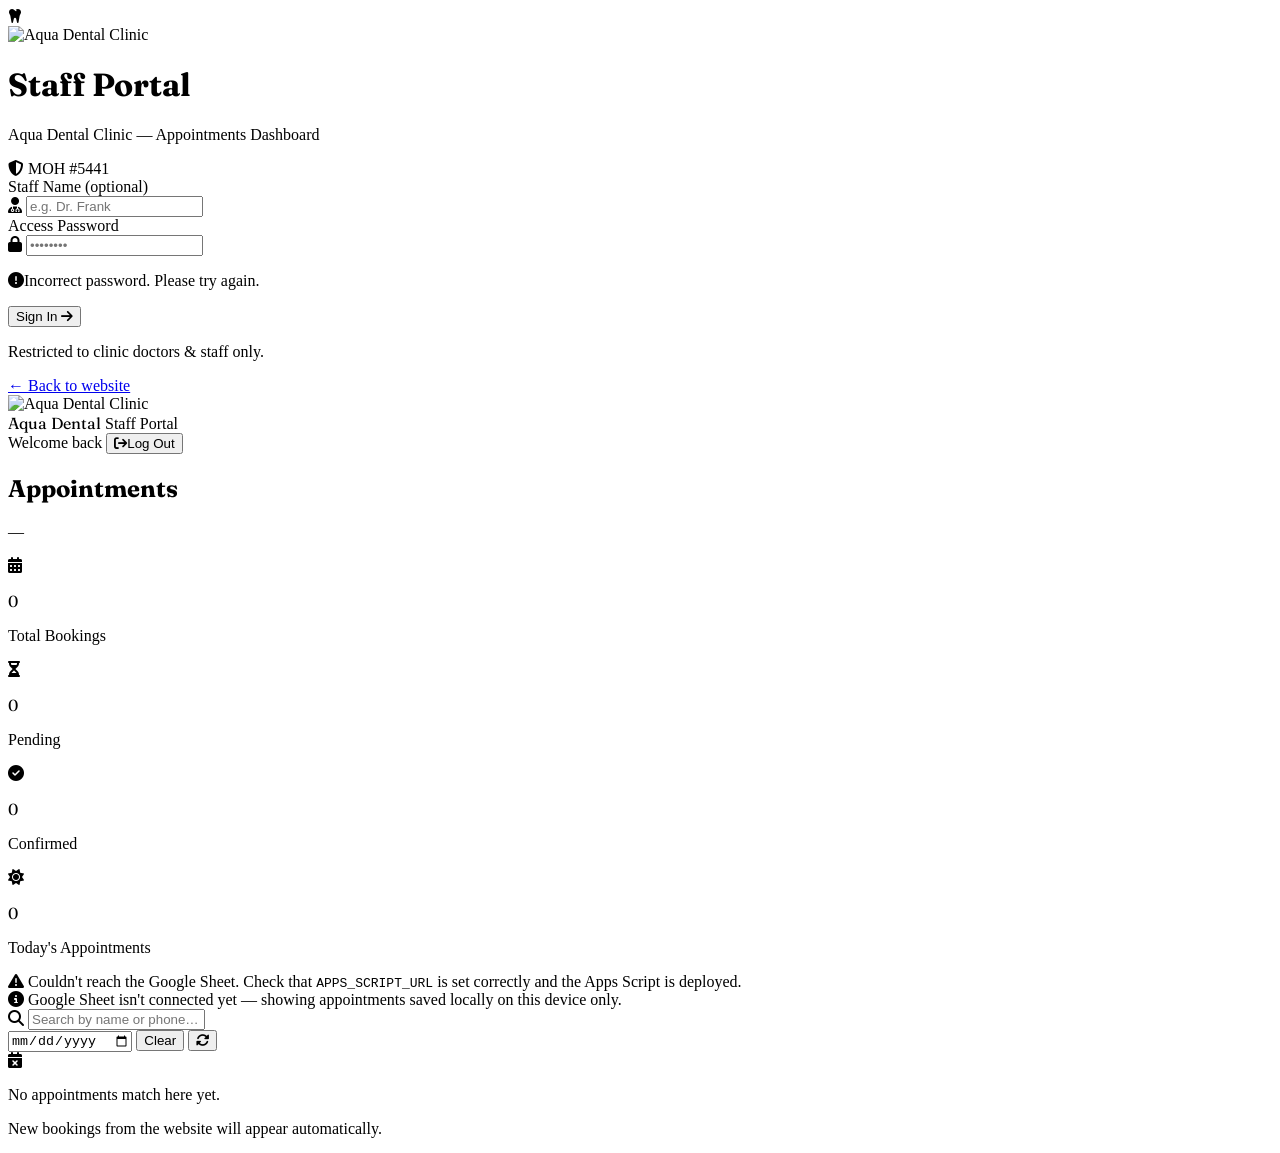
==== portal.html @ 6dfe5411 "Add files via upload" ====
<!DOCTYPE html>
<html lang="en" class="scroll-smooth">
<head>
<meta charset="UTF-8" />
<meta name="viewport" content="width=device-width, initial-scale=1.0" />
<title>Staff Portal | Aqua Dental Clinic</title>
<meta name="robots" content="noindex, nofollow" />
<script src="https://cdn.tailwindcss.com"></script>
<link rel="stylesheet" href="https://cdnjs.cloudflare.com/ajax/libs/font-awesome/6.4.0/css/all.min.css" />
<link href="https://fonts.googleapis.com/css2?family=Plus+Jakarta+Sans:wght@300;400;500;600;700;800&family=Fraunces:opsz,wght@9..144,500;9..144,600;9..144,700&display=swap" rel="stylesheet" />
<link rel="icon" href="assets/logo.jpeg" />
<script>
  tailwind.config = {
    theme: {
      extend: {
        colors: {
          brand: {
            50: '#eef9ff', 100: '#d9f1ff', 200: '#b7e4ff', 300: '#7dd0ff',
            400: '#38b6f7', 500: '#0ea5e9', 600: '#0284c7', 700: '#0369a1',
            800: '#0b4a6f', 900: '#0a3450'
          },
          gold: { 50:'#fffbea', 100:'#fff3c4', 300:'#fbd857', 400:'#f6c435', 500:'#e9ac0f', 600:'#c1890a' }
        },
        fontFamily: { sans: ['Plus Jakarta Sans','sans-serif'], display: ['Fraunces','serif'] }
      }
    }
  }
</script>
<style>
  .font-display{ font-family:'Fraunces', serif; }
  .card-in{ animation: cardIn .45s ease both; }
  @keyframes cardIn{ from{ opacity:0; transform: translateY(10px); } to{ opacity:1; transform: translateY(0); } }
  .pulse-dot{ box-shadow: 0 0 0 0 rgba(16,185,129,.6); animation: pulseDot 2s infinite; }
  @keyframes pulseDot{ 0%{ box-shadow: 0 0 0 0 rgba(16,185,129,.5);} 70%{ box-shadow: 0 0 0 8px rgba(16,185,129,0);} 100%{ box-shadow: 0 0 0 0 rgba(16,185,129,0);} }
  #login-screen .blob{ filter: blur(60px); }
  ::-webkit-scrollbar{ width:10px; height:10px; }
  ::-webkit-scrollbar-thumb{ background:#dbeafe; border-radius:99px; }
</style>
</head>
<body class="font-sans text-slate-700 bg-slate-50 antialiased min-h-screen">

  <!-- LOGIN SCREEN -->
  <div id="login-screen" class="min-h-screen flex items-center justify-center px-4 bg-gradient-to-br from-brand-900 via-brand-800 to-brand-900 relative overflow-hidden">
    <div class="blob absolute -top-24 -right-24 w-96 h-96 bg-brand-500/25 rounded-full"></div>
    <div class="blob absolute bottom-0 -left-24 w-96 h-96 bg-gold-400/15 rounded-full"></div>
    <div class="blob absolute top-1/2 left-1/2 -translate-x-1/2 -translate-y-1/2 w-[32rem] h-[32rem] bg-brand-600/10 rounded-full"></div>
    <i class="fa-solid fa-tooth text-white/5 text-[26rem] absolute -bottom-40 -right-24 rotate-12 pointer-events-none"></i>

    <div class="relative w-full max-w-sm bg-white rounded-[2rem] shadow-2xl p-8 sm:p-10">
      <div class="text-center mb-8">
        <img src="assets/logo.jpeg" alt="Aqua Dental Clinic" class="w-16 h-16 rounded-full object-cover mx-auto shadow-lg ring-4 ring-brand-50" />
        <h1 class="font-display text-2xl font-semibold text-slate-900 mt-4">Staff Portal</h1>
        <p class="text-sm text-slate-500 mt-1">Aqua Dental Clinic — Appointments Dashboard</p>
        <div class="inline-flex items-center gap-1.5 mt-3 px-3 py-1 rounded-full bg-brand-50 text-brand-700 text-[11px] font-semibold uppercase tracking-wider">
          <i class="fa-solid fa-shield-halved text-[10px]"></i> MOH #5441
        </div>
      </div>

      <form id="login-form" onsubmit="handleLogin(event)" class="space-y-4">
        <div>
          <label class="block text-xs font-semibold text-slate-700 uppercase tracking-wider mb-1">Staff Name (optional)</label>
          <div class="relative">
            <i class="fa-solid fa-user-doctor absolute left-4 top-1/2 -translate-y-1/2 text-slate-300 text-sm"></i>
            <input id="login-name" type="text" placeholder="e.g. Dr. Frank" class="w-full border border-slate-200 rounded-xl pl-10 pr-4 py-3 text-sm focus:ring-2 focus:ring-brand-500 focus:border-brand-500 outline-none" />
          </div>
        </div>
        <div>
          <label class="block text-xs font-semibold text-slate-700 uppercase tracking-wider mb-1">Access Password</label>
          <div class="relative">
            <i class="fa-solid fa-lock absolute left-4 top-1/2 -translate-y-1/2 text-slate-300 text-sm"></i>
            <input id="login-pass" type="password" required placeholder="••••••••" class="w-full border border-slate-200 rounded-xl pl-10 pr-4 py-3 text-sm focus:ring-2 focus:ring-brand-500 focus:border-brand-500 outline-none" />
          </div>
        </div>
        <p id="login-error" class="hidden text-xs text-rose-600 font-medium"><i class="fa-solid fa-circle-exclamation mr-1"></i>Incorrect password. Please try again.</p>
        <button type="submit" class="w-full bg-brand-600 hover:bg-brand-700 text-white font-semibold py-3.5 rounded-xl transition-all shadow-md shadow-brand-500/25 hover:shadow-lg hover:-translate-y-0.5">
          Sign In <i class="fa-solid fa-arrow-right ml-1"></i>
        </button>
      </form>
      <p class="text-center text-[11px] text-slate-400 mt-6">Restricted to clinic doctors & staff only.</p>
      <a href="index.html" class="block text-center text-xs text-brand-600 font-semibold mt-4 hover:underline">← Back to website</a>
    </div>
  </div>

  <!-- DASHBOARD (hidden until login) -->
  <div id="dashboard" class="hidden">
    <header class="sticky top-0 z-30 bg-white/90 backdrop-blur-md border-b border-slate-100">
      <div class="max-w-7xl mx-auto px-4 sm:px-6 lg:px-8 h-20 flex items-center justify-between">
        <div class="flex items-center gap-3">
          <img src="assets/logo.jpeg" alt="Aqua Dental Clinic" class="w-11 h-11 rounded-full object-cover ring-2 ring-brand-50" />
          <div>
            <span class="text-lg font-bold text-slate-900 block leading-tight font-display">Aqua Dental</span>
            <span class="text-[11px] text-brand-600 font-semibold tracking-widest uppercase flex items-center gap-1.5">
              <span id="live-dot" class="w-1.5 h-1.5 rounded-full bg-emerald-500 pulse-dot"></span>
              Staff Portal
            </span>
          </div>
        </div>
        <div class="flex items-center gap-3">
          <span id="staff-greeting" class="hidden sm:inline text-sm text-slate-500">Welcome back</span>
          <button onclick="handleLogout()" class="text-sm font-semibold text-rose-600 hover:text-rose-700 bg-rose-50 hover:bg-rose-100 px-4 py-2 rounded-full transition-colors">
            <i class="fa-solid fa-arrow-right-from-bracket mr-1.5"></i><span class="hidden sm:inline">Log Out</span>
          </button>
        </div>
      </div>
    </header>

    <main class="max-w-7xl mx-auto px-4 sm:px-6 lg:px-8 py-8">

      <div class="flex items-end justify-between mb-6 flex-wrap gap-2">
        <div>
          <h2 class="font-display text-2xl font-semibold text-slate-900">Appointments</h2>
          <p class="text-sm text-slate-500" id="last-updated">—</p>
        </div>
      </div>

      <!-- Stats -->
      <div class="grid grid-cols-2 sm:grid-cols-4 gap-4 mb-8">
        <div class="bg-white rounded-2xl p-5 ring-1 ring-slate-100 shadow-sm relative overflow-hidden">
          <i class="fa-solid fa-calendar-days absolute -right-3 -bottom-3 text-6xl text-slate-50"></i>
          <p class="text-3xl font-display font-semibold text-slate-900" id="stat-total">0</p>
          <p class="text-xs text-slate-500 font-medium mt-0.5">Total Bookings</p>
        </div>
        <div class="bg-white rounded-2xl p-5 ring-1 ring-slate-100 shadow-sm relative overflow-hidden">
          <i class="fa-solid fa-hourglass-half absolute -right-3 -bottom-3 text-6xl text-amber-50"></i>
          <p class="text-3xl font-display font-semibold text-amber-500" id="stat-pending">0</p>
          <p class="text-xs text-slate-500 font-medium mt-0.5">Pending</p>
        </div>
        <div class="bg-white rounded-2xl p-5 ring-1 ring-slate-100 shadow-sm relative overflow-hidden">
          <i class="fa-solid fa-circle-check absolute -right-3 -bottom-3 text-6xl text-brand-50"></i>
          <p class="text-3xl font-display font-semibold text-brand-600" id="stat-confirmed">0</p>
          <p class="text-xs text-slate-500 font-medium mt-0.5">Confirmed</p>
        </div>
        <div class="bg-white rounded-2xl p-5 ring-1 ring-slate-100 shadow-sm relative overflow-hidden">
          <i class="fa-solid fa-sun absolute -right-3 -bottom-3 text-6xl text-emerald-50"></i>
          <p class="text-3xl font-display font-semibold text-emerald-600" id="stat-today">0</p>
          <p class="text-xs text-slate-500 font-medium mt-0.5">Today's Appointments</p>
        </div>
      </div>

      <!-- Connection banner -->
      <div id="conn-error" class="hidden mb-6 bg-rose-50 text-rose-700 ring-1 ring-rose-200 rounded-2xl px-5 py-3 text-sm flex items-center gap-2">
        <i class="fa-solid fa-triangle-exclamation"></i>
        Couldn't reach the Google Sheet. Check that <code class="text-xs">APPS_SCRIPT_URL</code> is set correctly and the Apps Script is deployed.
      </div>
      <div id="unconfigured-notice" class="hidden mb-6 bg-amber-50 text-amber-700 ring-1 ring-amber-200 rounded-2xl px-5 py-3 text-sm flex items-center gap-2">
        <i class="fa-solid fa-circle-info"></i>
        Google Sheet isn't connected yet — showing appointments saved locally on this device only.
      </div>

      <!-- Filters -->
      <div class="bg-white rounded-2xl p-4 ring-1 ring-slate-100 shadow-sm mb-6 space-y-3">
        <div class="flex flex-col sm:flex-row gap-3">
          <div class="relative flex-1">
            <i class="fa-solid fa-magnifying-glass absolute left-4 top-1/2 -translate-y-1/2 text-slate-300 text-sm"></i>
            <input id="search-box" oninput="renderAppointments()" type="text" placeholder="Search by name or phone…" class="w-full border border-slate-200 rounded-xl pl-10 pr-4 py-2.5 text-sm focus:ring-2 focus:ring-brand-500 outline-none" />
          </div>
          <input id="filter-date" onchange="renderAppointments()" type="date" class="border border-slate-200 rounded-xl px-4 py-2.5 text-sm focus:ring-2 focus:ring-brand-500 outline-none" />
          <button onclick="clearFilters()" class="text-sm font-semibold text-slate-500 hover:text-slate-700 px-3">Clear</button>
          <button onclick="renderAppointments()" title="Refresh now" class="w-10 h-10 shrink-0 rounded-xl bg-brand-50 text-brand-600 hover:bg-brand-100 flex items-center justify-center transition-colors"><i class="fa-solid fa-rotate"></i></button>
        </div>
        <div id="status-chips" class="flex flex-wrap gap-2"></div>
      </div>

      <!-- Appointment list -->
      <div id="appt-list" class="space-y-3"></div>

      <!-- Empty state -->
      <div id="empty-state" class="hidden text-center py-20">
        <div class="w-20 h-20 rounded-full bg-white ring-1 ring-slate-100 shadow-sm flex items-center justify-center mx-auto">
          <i class="fa-solid fa-calendar-xmark text-3xl text-slate-300"></i>
        </div>
        <p class="text-slate-600 font-semibold mt-4">No appointments match here yet.</p>
        <p class="text-slate-400 text-sm mt-1">New bookings from the website will appear automatically.</p>
      </div>

    </main>
  </div>

  <script>
    // =========================================================
    // NOTE FOR DEVELOPER: change the password before going live.
    // Appointments now live in the Google Sheet, via the Apps
    // Script Web App URL below (see AppsScript-Code.gs for setup).
    // This login is still just a client-side gate — fine for a
    // small clinic team, but not a substitute for real accounts.
    // =========================================================
    const STAFF_PASSWORD = 'aqua2026';
    const APPS_SCRIPT_URL = 'https://script.google.com/macros/s/AKfycbyU1ua93L0mgYwb30Wnbml90bhnmglUvHw9M7VFnmWxrhoTJ7ipuDIBZQ2FIUif4KNVew/exec';
    const APPT_KEY = 'aqua_dental_appointments_v1'; // offline fallback cache only
    const SESSION_KEY = 'aqua_staff_session';
    const AUTO_REFRESH_MS = 20000;
    let refreshTimer = null;
    let appointmentsCache = [];
    let currentStatusFilter = '';

    const STATUS_OPTIONS = ['Pending', 'Confirmed', 'Completed', 'Cancelled'];
    const STATUS_STYLES = {
      Pending:   { badge: 'bg-amber-50 text-amber-600 ring-amber-200',   dot: 'bg-amber-500',   bar: 'bg-amber-400' },
      Confirmed: { badge: 'bg-brand-50 text-brand-700 ring-brand-200',   dot: 'bg-brand-500',   bar: 'bg-brand-500' },
      Completed: { badge: 'bg-emerald-50 text-emerald-600 ring-emerald-200', dot: 'bg-emerald-500', bar: 'bg-emerald-400' },
      Cancelled: { badge: 'bg-rose-50 text-rose-600 ring-rose-200',      dot: 'bg-rose-500',    bar: 'bg-rose-400' }
    };
    const AVATAR_GRADIENTS = [
      'from-brand-400 to-brand-600', 'from-gold-400 to-gold-600',
      'from-emerald-400 to-teal-600', 'from-rose-400 to-pink-600',
      'from-violet-400 to-indigo-600'
    ];

    function sheetConfigured() {
      return APPS_SCRIPT_URL && !APPS_SCRIPT_URL.startsWith('PASTE_');
    }

    async function loadAppointments() {
      if (!sheetConfigured()) {
        try { return JSON.parse(localStorage.getItem(APPT_KEY)) || []; }
        catch (e) { return []; }
      }
      try {
        const res = await fetch(APPS_SCRIPT_URL, { method: 'GET' });
        const json = await res.json();
        if (json.status === 'ok') return json.data;
        return [];
      } catch (err) {
        console.warn('Could not reach the Google Sheet backend.', err);
        document.getElementById('conn-error').classList.remove('hidden');
        return [];
      }
    }

    async function postAction(payload) {
      if (!sheetConfigured()) return;
      await fetch(APPS_SCRIPT_URL, {
        method: 'POST',
        headers: { 'Content-Type': 'text/plain;charset=utf-8' },
        body: JSON.stringify(payload)
      });
    }

    function handleLogin(event) {
      event.preventDefault();
      const pass = document.getElementById('login-pass').value;
      const name = document.getElementById('login-name').value.trim();
      if (pass === STAFF_PASSWORD) {
        sessionStorage.setItem(SESSION_KEY, name || 'Staff');
        showDashboard();
      } else {
        document.getElementById('login-error').classList.remove('hidden');
      }
    }

    function handleLogout() {
      sessionStorage.removeItem(SESSION_KEY);
      if (refreshTimer) clearInterval(refreshTimer);
      document.getElementById('dashboard').classList.add('hidden');
      document.getElementById('login-screen').classList.remove('hidden');
      document.getElementById('login-form').reset();
    }

    function showDashboard() {
      document.getElementById('login-screen').classList.add('hidden');
      document.getElementById('dashboard').classList.remove('hidden');
      const staffName = sessionStorage.getItem(SESSION_KEY) || 'Staff';
      document.getElementById('staff-greeting').textContent = 'Welcome, ' + staffName;
      buildStatusChips();
      renderAppointments();
      if (refreshTimer) clearInterval(refreshTimer);
      refreshTimer = setInterval(renderAppointments, AUTO_REFRESH_MS);
    }

    function buildStatusChips() {
      const wrap = document.getElementById('status-chips');
      const chips = [{ label: 'All', value: '' }, ...STATUS_OPTIONS.map(s => ({ label: s, value: s }))];
      wrap.innerHTML = chips.map(c => `
        <button data-chip="${c.value}" onclick="setStatusFilter('${c.value}')"
          class="chip-btn text-xs font-semibold px-3.5 py-1.5 rounded-full ring-1 transition-colors ${c.value === currentStatusFilter ? 'bg-brand-600 text-white ring-brand-600' : 'bg-white text-slate-500 ring-slate-200 hover:bg-slate-50'}">
          ${c.label}
        </button>
      `).join('');
    }

    function setStatusFilter(value) {
      currentStatusFilter = value;
      buildStatusChips();
      renderAppointments();
    }

    function clearFilters() {
      document.getElementById('search-box').value = '';
      document.getElementById('filter-date').value = '';
      setStatusFilter('');
    }

    function initials(name) {
      const parts = String(name || '').trim().split(/\s+/).filter(Boolean);
      if (parts.length === 0) return '?';
      return (parts[0][0] + (parts[1] ? parts[1][0] : '')).toUpperCase();
    }

    function avatarGradient(name) {
      let hash = 0;
      const str = String(name || '');
      for (let i = 0; i < str.length; i++) hash = str.charCodeAt(i) + ((hash << 5) - hash);
      return AVATAR_GRADIENTS[Math.abs(hash) % AVATAR_GRADIENTS.length];
    }

    function serviceIcon(service) {
      const s = String(service || '').toLowerCase();
      if (s.includes('whiten')) return 'fa-wand-magic-sparkles';
      if (s.includes('orthodontic') || s.includes('align')) return 'fa-teeth';
      if (s.includes('implant')) return 'fa-screwdriver-wrench';
      if (s.includes('pediatric') || s.includes('child')) return 'fa-child-reaching';
      if (s.includes('cosmetic') || s.includes('veneer')) return 'fa-star';
      return 'fa-stethoscope';
    }

    async function updateStatus(id, newStatus) {
      if (sheetConfigured()) {
        await postAction({ action: 'update_status', id, status: newStatus });
      } else {
        const list = appointmentsCache.map(a => a.id === id ? { ...a, status: newStatus } : a);
        localStorage.setItem(APPT_KEY, JSON.stringify(list));
      }
      renderAppointments();
    }

    async function deleteAppt(id) {
      if (!confirm('Delete this appointment? This cannot be undone.')) return;
      if (sheetConfigured()) {
        await postAction({ action: 'delete', id });
      } else {
        const list = appointmentsCache.filter(a => a.id !== id);
        localStorage.setItem(APPT_KEY, JSON.stringify(list));
      }
      renderAppointments();
    }

    function fmtDate(d) {
      if (!d) return '—';
      const dt = new Date(d + 'T00:00:00');
      return dt.toLocaleDateString('en-GB', { day:'2-digit', month:'short', year:'numeric' });
    }

    async function renderAppointments() {
      document.getElementById('conn-error').classList.add('hidden');
      document.getElementById('unconfigured-notice').classList.toggle('hidden', sheetConfigured());

      const rawList = await loadAppointments();
      // defensive: normalize every field to a string so a stray number
      // or null coming back from the Sheet can never break rendering.
      const list = rawList.map(a => ({
        id: String(a.id || ''),
        name: String(a.name || ''),
        phone: String(a.phone || ''),
        service: String(a.service || ''),
        date: String(a.date || ''),
        shift: String(a.shift || ''),
        status: String(a.status || 'Pending'),
        notes: String(a.notes || '')
      }));
      appointmentsCache = list;

      const search = document.getElementById('search-box').value.toLowerCase();
      const dateFilter = document.getElementById('filter-date').value;

      const filtered = list.filter(a => {
        const matchesSearch = !search || a.name.toLowerCase().includes(search) || a.phone.toLowerCase().includes(search);
        const matchesStatus = !currentStatusFilter || a.status === currentStatusFilter;
        const matchesDate = !dateFilter || a.date === dateFilter;
        return matchesSearch && matchesStatus && matchesDate;
      });

      // stats (based on full list, not filtered)
      const todayStr = new Date().toISOString().slice(0,10);
      document.getElementById('stat-total').textContent = list.length;
      document.getElementById('stat-pending').textContent = list.filter(a => a.status === 'Pending').length;
      document.getElementById('stat-confirmed').textContent = list.filter(a => a.status === 'Confirmed').length;
      document.getElementById('stat-today').textContent = list.filter(a => a.date === todayStr).length;
      document.getElementById('last-updated').textContent = 'Last updated ' + new Date().toLocaleTimeString([], { hour: '2-digit', minute: '2-digit' });

      const container = document.getElementById('appt-list');
      const empty = document.getElementById('empty-state');

      if (filtered.length === 0) {
        container.innerHTML = '';
        empty.classList.remove('hidden');
        return;
      }
      empty.classList.add('hidden');

      container.innerHTML = filtered.map((a, i) => {
        const st = STATUS_STYLES[a.status] || STATUS_STYLES.Pending;
        return `
        <div class="card-in bg-white rounded-2xl ring-1 ring-slate-100 shadow-sm hover:shadow-md transition-shadow flex overflow-hidden" style="animation-delay:${Math.min(i * 40, 400)}ms">
          <div class="w-1.5 shrink-0 ${st.bar}"></div>
          <div class="flex-1 p-5 flex flex-col sm:flex-row sm:items-center gap-4">
            <div class="flex items-center gap-3 sm:w-52 shrink-0">
              <div class="w-11 h-11 rounded-full bg-gradient-to-br ${avatarGradient(a.name)} text-white flex items-center justify-center text-sm font-bold shrink-0">${initials(a.name)}</div>
              <div class="min-w-0">
                <p class="font-bold text-slate-900 truncate">${escapeHtml(a.name) || 'Unnamed'}</p>
                <p class="text-xs text-slate-500 truncate">${escapeHtml(a.phone) || '—'}</p>
              </div>
            </div>

            <div class="flex-1 grid sm:grid-cols-3 gap-3 sm:gap-6">
              <div>
                <p class="text-[10px] uppercase tracking-wider text-slate-400 font-semibold mb-0.5">Service</p>
                <p class="text-sm text-slate-700 flex items-center gap-1.5"><i class="fa-solid ${serviceIcon(a.service)} text-brand-500 text-xs"></i>${escapeHtml(a.service) || '—'}</p>
              </div>
              <div>
                <p class="text-[10px] uppercase tracking-wider text-slate-400 font-semibold mb-0.5">Date & Shift</p>
                <p class="text-sm text-slate-700">${fmtDate(a.date)}</p>
                <p class="text-xs text-slate-500">${escapeHtml(a.shift)}</p>
              </div>
              <div>
                <p class="text-[10px] uppercase tracking-wider text-slate-400 font-semibold mb-0.5">Status</p>
                <span class="inline-flex items-center gap-1.5 text-xs font-semibold px-2.5 py-1 rounded-full ring-1 ${st.badge}">
                  <span class="w-1.5 h-1.5 rounded-full ${st.dot}"></span>${a.status}
                </span>
              </div>
            </div>

            ${a.notes ? `<div class="text-xs text-slate-500 bg-slate-50 rounded-lg px-3 py-2 sm:max-w-[14rem]"><i class="fa-solid fa-note-sticky mr-1 text-slate-400"></i>${escapeHtml(a.notes)}</div>` : ''}

            <div class="flex items-center gap-2 shrink-0 sm:pl-2">
              <a href="https://wa.me/${a.phone.replace(/[^0-9]/g,'')}" target="_blank" title="WhatsApp patient" class="w-9 h-9 rounded-full bg-emerald-50 text-emerald-600 hover:bg-emerald-100 flex items-center justify-center transition-colors"><i class="fa-brands fa-whatsapp"></i></a>
              <select onchange="updateStatus('${a.id}', this.value)" class="text-xs border border-slate-200 rounded-lg px-2 py-2 focus:ring-2 focus:ring-brand-500 outline-none bg-white">
                ${STATUS_OPTIONS.map(s => `<option ${a.status===s?'selected':''}>${s}</option>`).join('')}
              </select>
              <button onclick="deleteAppt('${a.id}')" title="Delete" class="w-9 h-9 rounded-full bg-rose-50 text-rose-600 hover:bg-rose-100 flex items-center justify-center transition-colors"><i class="fa-solid fa-trash"></i></button>
            </div>
          </div>
        </div>
      `; }).join('');
    }

    function escapeHtml(str) {
      const div = document.createElement('div');
      div.textContent = str || '';
      return div.innerHTML;
    }

    // restore session on load
    if (sessionStorage.getItem(SESSION_KEY)) { showDashboard(); }
  </script>
</body>
</html>
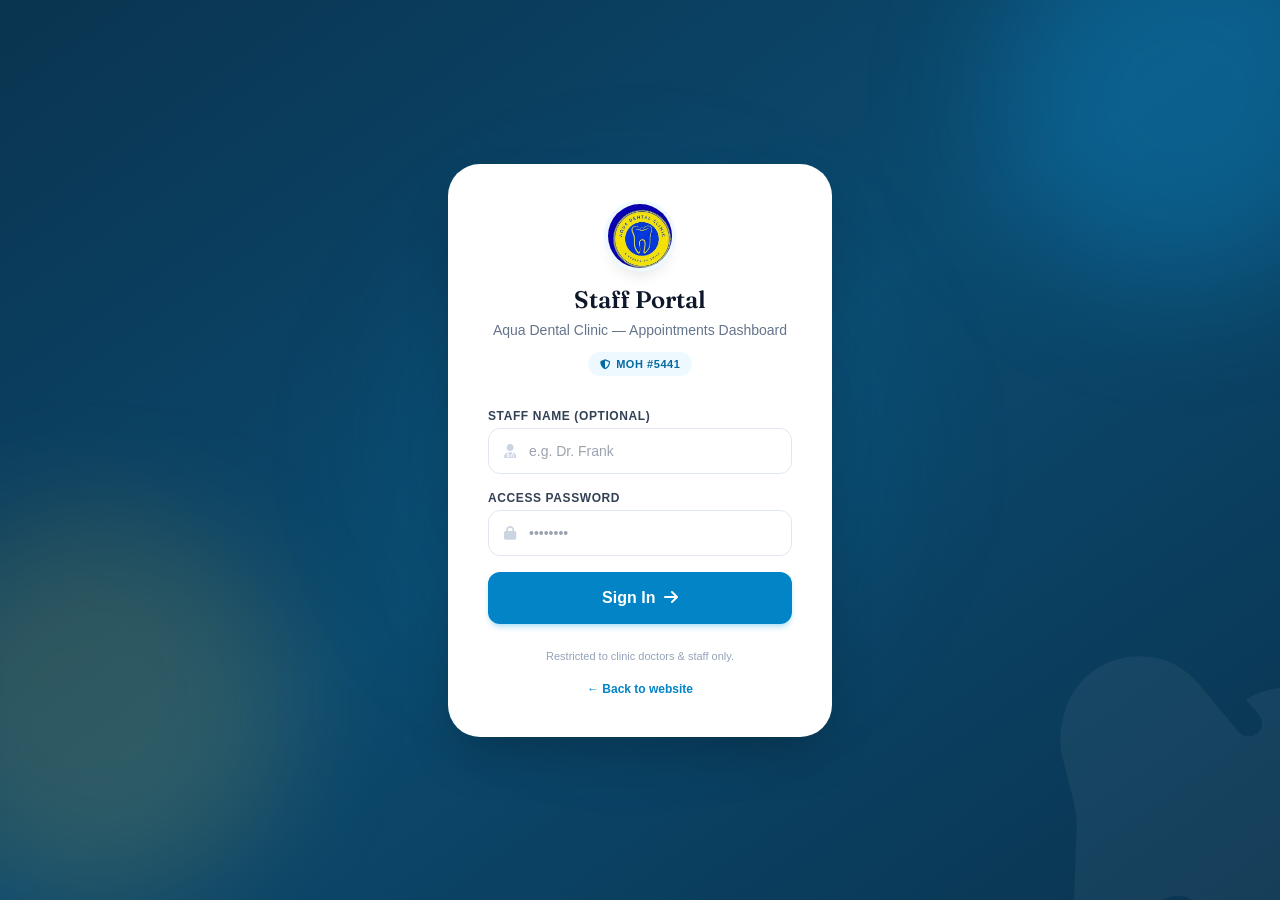
==== commit aad1806c: "Add files via upload" ====
--- a/portal.html
+++ b/portal.html
@@ -5,37 +5,10 @@
 <meta name="viewport" content="width=device-width, initial-scale=1.0" />
 <title>Staff Portal | Aqua Dental Clinic</title>
 <meta name="robots" content="noindex, nofollow" />
-<script src="https://cdn.tailwindcss.com"></script>
+<link rel="stylesheet" href="assets/site.css" />
 <link rel="stylesheet" href="https://cdnjs.cloudflare.com/ajax/libs/font-awesome/6.4.0/css/all.min.css" />
 <link href="https://fonts.googleapis.com/css2?family=Plus+Jakarta+Sans:wght@300;400;500;600;700;800&family=Fraunces:opsz,wght@9..144,500;9..144,600;9..144,700&display=swap" rel="stylesheet" />
 <link rel="icon" href="assets/logo.jpeg" />
-<script>
-  tailwind.config = {
-    theme: {
-      extend: {
-        colors: {
-          brand: {
-            50: '#eef9ff', 100: '#d9f1ff', 200: '#b7e4ff', 300: '#7dd0ff',
-            400: '#38b6f7', 500: '#0ea5e9', 600: '#0284c7', 700: '#0369a1',
-            800: '#0b4a6f', 900: '#0a3450'
-          },
-          gold: { 50:'#fffbea', 100:'#fff3c4', 300:'#fbd857', 400:'#f6c435', 500:'#e9ac0f', 600:'#c1890a' }
-        },
-        fontFamily: { sans: ['Plus Jakarta Sans','sans-serif'], display: ['Fraunces','serif'] }
-      }
-    }
-  }
-</script>
-<style>
-  .font-display{ font-family:'Fraunces', serif; }
-  .card-in{ animation: cardIn .45s ease both; }
-  @keyframes cardIn{ from{ opacity:0; transform: translateY(10px); } to{ opacity:1; transform: translateY(0); } }
-  .pulse-dot{ box-shadow: 0 0 0 0 rgba(16,185,129,.6); animation: pulseDot 2s infinite; }
-  @keyframes pulseDot{ 0%{ box-shadow: 0 0 0 0 rgba(16,185,129,.5);} 70%{ box-shadow: 0 0 0 8px rgba(16,185,129,0);} 100%{ box-shadow: 0 0 0 0 rgba(16,185,129,0);} }
-  #login-screen .blob{ filter: blur(60px); }
-  ::-webkit-scrollbar{ width:10px; height:10px; }
-  ::-webkit-scrollbar-thumb{ background:#dbeafe; border-radius:99px; }
-</style>
 </head>
 <body class="font-sans text-slate-700 bg-slate-50 antialiased min-h-screen">
 
--- a/assets/site.css
+++ b/assets/site.css
@@ -0,0 +1 @@
+*,:after,:before{--tw-border-spacing-x:0;--tw-border-spacing-y:0;--tw-translate-x:0;--tw-translate-y:0;--tw-rotate:0;--tw-skew-x:0;--tw-skew-y:0;--tw-scale-x:1;--tw-scale-y:1;--tw-pan-x: ;--tw-pan-y: ;--tw-pinch-zoom: ;--tw-scroll-snap-strictness:proximity;--tw-gradient-from-position: ;--tw-gradient-via-position: ;--tw-gradient-to-position: ;--tw-ordinal: ;--tw-slashed-zero: ;--tw-numeric-figure: ;--tw-numeric-spacing: ;--tw-numeric-fraction: ;--tw-ring-inset: ;--tw-ring-offset-width:0px;--tw-ring-offset-color:#fff;--tw-ring-color:rgba(59,130,246,.5);--tw-ring-offset-shadow:0 0 #0000;--tw-ring-shadow:0 0 #0000;--tw-shadow:0 0 #0000;--tw-shadow-colored:0 0 #0000;--tw-blur: ;--tw-brightness: ;--tw-contrast: ;--tw-grayscale: ;--tw-hue-rotate: ;--tw-invert: ;--tw-saturate: ;--tw-sepia: ;--tw-drop-shadow: ;--tw-backdrop-blur: ;--tw-backdrop-brightness: ;--tw-backdrop-contrast: ;--tw-backdrop-grayscale: ;--tw-backdrop-hue-rotate: ;--tw-backdrop-invert: ;--tw-backdrop-opacity: ;--tw-backdrop-saturate: ;--tw-backdrop-sepia: ;--tw-contain-size: ;--tw-contain-layout: ;--tw-contain-paint: ;--tw-contain-style: }::backdrop{--tw-border-spacing-x:0;--tw-border-spacing-y:0;--tw-translate-x:0;--tw-translate-y:0;--tw-rotate:0;--tw-skew-x:0;--tw-skew-y:0;--tw-scale-x:1;--tw-scale-y:1;--tw-pan-x: ;--tw-pan-y: ;--tw-pinch-zoom: ;--tw-scroll-snap-strictness:proximity;--tw-gradient-from-position: ;--tw-gradient-via-position: ;--tw-gradient-to-position: ;--tw-ordinal: ;--tw-slashed-zero: ;--tw-numeric-figure: ;--tw-numeric-spacing: ;--tw-numeric-fraction: ;--tw-ring-inset: ;--tw-ring-offset-width:0px;--tw-ring-offset-color:#fff;--tw-ring-color:rgba(59,130,246,.5);--tw-ring-offset-shadow:0 0 #0000;--tw-ring-shadow:0 0 #0000;--tw-shadow:0 0 #0000;--tw-shadow-colored:0 0 #0000;--tw-blur: ;--tw-brightness: ;--tw-contrast: ;--tw-grayscale: ;--tw-hue-rotate: ;--tw-invert: ;--tw-saturate: ;--tw-sepia: ;--tw-drop-shadow: ;--tw-backdrop-blur: ;--tw-backdrop-brightness: ;--tw-backdrop-contrast: ;--tw-backdrop-grayscale: ;--tw-backdrop-hue-rotate: ;--tw-backdrop-invert: ;--tw-backdrop-opacity: ;--tw-backdrop-saturate: ;--tw-backdrop-sepia: ;--tw-contain-size: ;--tw-contain-layout: ;--tw-contain-paint: ;--tw-contain-style: }/*! tailwindcss v3.4.19 | MIT License | https://tailwindcss.com*/*,:after,:before{box-sizing:border-box;border:0 solid #e5e7eb}:after,:before{--tw-content:""}:host,html{line-height:1.5;-webkit-text-size-adjust:100%;-moz-tab-size:4;-o-tab-size:4;tab-size:4;font-family:Plus Jakarta Sans,sans-serif;font-feature-settings:normal;font-variation-settings:normal;-webkit-tap-highlight-color:transparent}body{margin:0;line-height:inherit}hr{height:0;color:inherit;border-top-width:1px}abbr:where([title]){-webkit-text-decoration:underline dotted;text-decoration:underline dotted}h1,h2,h3,h4,h5,h6{font-size:inherit;font-weight:inherit}a{color:inherit;text-decoration:inherit}b,strong{font-weight:bolder}code,kbd,pre,samp{font-family:ui-monospace,SFMono-Regular,Menlo,Monaco,Consolas,Liberation Mono,Courier New,monospace;font-feature-settings:normal;font-variation-settings:normal;font-size:1em}small{font-size:80%}sub,sup{font-size:75%;line-height:0;position:relative;vertical-align:baseline}sub{bottom:-.25em}sup{top:-.5em}table{text-indent:0;border-color:inherit;border-collapse:collapse}button,input,optgroup,select,textarea{font-family:inherit;font-feature-settings:inherit;font-variation-settings:inherit;font-size:100%;font-weight:inherit;line-height:inherit;letter-spacing:inherit;color:inherit;margin:0;padding:0}button,select{text-transform:none}button,input:where([type=button]),input:where([type=reset]),input:where([type=submit]){-webkit-appearance:button;background-color:transparent;background-image:none}:-moz-focusring{outline:auto}:-moz-ui-invalid{box-shadow:none}progress{vertical-align:baseline}::-webkit-inner-spin-button,::-webkit-outer-spin-button{height:auto}[type=search]{-webkit-appearance:textfield;outline-offset:-2px}::-webkit-search-decoration{-webkit-appearance:none}::-webkit-file-upload-button{-webkit-appearance:button;font:inherit}summary{display:list-item}blockquote,dd,dl,figure,h1,h2,h3,h4,h5,h6,hr,p,pre{margin:0}fieldset{margin:0}fieldset,legend{padding:0}menu,ol,ul{list-style:none;margin:0;padding:0}dialog{padding:0}textarea{resize:vertical}input::-moz-placeholder,textarea::-moz-placeholder{opacity:1;color:#9ca3af}input::placeholder,textarea::placeholder{opacity:1;color:#9ca3af}[role=button],button{cursor:pointer}:disabled{cursor:default}audio,canvas,embed,iframe,img,object,svg,video{display:block;vertical-align:middle}img,video{max-width:100%;height:auto}[hidden]:where(:not([hidden=until-found])){display:none}.container{width:100%}@media (min-width:640px){.container{max-width:640px}}@media (min-width:768px){.container{max-width:768px}}@media (min-width:1024px){.container{max-width:1024px}}@media (min-width:1280px){.container{max-width:1280px}}@media (min-width:1536px){.container{max-width:1536px}}.pointer-events-none{pointer-events:none}.fixed{position:fixed}.absolute{position:absolute}.relative{position:relative}.sticky{position:sticky}.inset-0{inset:0}.-bottom-3{bottom:-.75rem}.-bottom-40{bottom:-10rem}.-bottom-6{bottom:-1.5rem}.-left-24{left:-6rem}.-left-6{left:-1.5rem}.-right-24{right:-6rem}.-right-3{right:-.75rem}.-top-24{top:-6rem}.bottom-0{bottom:0}.bottom-5{bottom:1.25rem}.left-1\/2{left:50%}.left-4{left:1rem}.right-5{right:1.25rem}.top-0{top:0}.top-1\/2{top:50%}.top-40{top:10rem}.z-10{z-index:10}.z-30{z-index:30}.z-40{z-index:40}.z-50{z-index:50}.col-span-2{grid-column:span 2/span 2}.col-span-3{grid-column:span 3/span 3}.row-span-2{grid-row:span 2/span 2}.mx-auto{margin-left:auto;margin-right:auto}.-mt-4{margin-top:-1rem}.mb-0\.5{margin-bottom:.125rem}.mb-1{margin-bottom:.25rem}.mb-12{margin-bottom:3rem}.mb-14{margin-bottom:3.5rem}.mb-4{margin-bottom:1rem}.mb-6{margin-bottom:1.5rem}.mb-7{margin-bottom:1.75rem}.mb-8{margin-bottom:2rem}.ml-1{margin-left:.25rem}.mr-1{margin-right:.25rem}.mr-1\.5{margin-right:.375rem}.mr-2{margin-right:.5rem}.mt-0\.5{margin-top:.125rem}.mt-1{margin-top:.25rem}.mt-10{margin-top:2.5rem}.mt-3{margin-top:.75rem}.mt-4{margin-top:1rem}.mt-6{margin-top:1.5rem}.block{display:block}.flex{display:flex}.inline-flex{display:inline-flex}.grid{display:grid}.hidden{display:none}.aspect-square{aspect-ratio:1/1}.h-1\.5{height:.375rem}.h-10{height:2.5rem}.h-11{height:2.75rem}.h-12{height:3rem}.h-14{height:3.5rem}.h-16{height:4rem}.h-20{height:5rem}.h-36{height:9rem}.h-40{height:10rem}.h-72{height:18rem}.h-80{height:20rem}.h-9{height:2.25rem}.h-96{height:24rem}.h-\[32rem\]{height:32rem}.h-\[380px\]{height:380px}.h-full{height:100%}.min-h-screen{min-height:100vh}.w-1\.5{width:.375rem}.w-10{width:2.5rem}.w-11{width:2.75rem}.w-12{width:3rem}.w-14{width:3.5rem}.w-16{width:4rem}.w-20{width:5rem}.w-4{width:1rem}.w-72{width:18rem}.w-9{width:2.25rem}.w-96{width:24rem}.w-\[32rem\]{width:32rem}.w-full{width:100%}.min-w-0{min-width:0}.max-w-3xl{max-width:48rem}.max-w-4xl{max-width:56rem}.max-w-7xl{max-width:80rem}.max-w-lg{max-width:32rem}.max-w-md{max-width:28rem}.max-w-sm{max-width:24rem}.max-w-xl{max-width:36rem}.flex-1{flex:1 1 0%}.shrink-0{flex-shrink:0}.-translate-x-1\/2{--tw-translate-x:-50%}.-translate-x-1\/2,.-translate-y-1\/2{transform:translate(var(--tw-translate-x),var(--tw-translate-y)) rotate(var(--tw-rotate)) skewX(var(--tw-skew-x)) skewY(var(--tw-skew-y)) scaleX(var(--tw-scale-x)) scaleY(var(--tw-scale-y))}.-translate-y-1\/2{--tw-translate-y:-50%}.rotate-12{--tw-rotate:12deg}.rotate-12,.transform{transform:translate(var(--tw-translate-x),var(--tw-translate-y)) rotate(var(--tw-rotate)) skewX(var(--tw-skew-x)) skewY(var(--tw-skew-y)) scaleX(var(--tw-scale-x)) scaleY(var(--tw-scale-y))}.resize-none{resize:none}.snap-x{scroll-snap-type:x var(--tw-scroll-snap-strictness)}.snap-mandatory{--tw-scroll-snap-strictness:mandatory}.snap-center{scroll-snap-align:center}.scroll-mt-20{scroll-margin-top:5rem}.scroll-mt-24{scroll-margin-top:6rem}.grid-cols-2{grid-template-columns:repeat(2,minmax(0,1fr))}.grid-cols-3{grid-template-columns:repeat(3,minmax(0,1fr))}.grid-cols-5{grid-template-columns:repeat(5,minmax(0,1fr))}.flex-col{flex-direction:column}.flex-wrap{flex-wrap:wrap}.items-end{align-items:flex-end}.items-center{align-items:center}.justify-center{justify-content:center}.justify-between{justify-content:space-between}.gap-1\.5{gap:.375rem}.gap-10{gap:2.5rem}.gap-12{gap:3rem}.gap-2{gap:.5rem}.gap-3{gap:.75rem}.gap-4{gap:1rem}.gap-5{gap:1.25rem}.gap-6{gap:1.5rem}.gap-8{gap:2rem}.-space-x-3>:not([hidden])~:not([hidden]){--tw-space-x-reverse:0;margin-right:calc(-.75rem*var(--tw-space-x-reverse));margin-left:calc(-.75rem*(1 - var(--tw-space-x-reverse)))}.space-y-2>:not([hidden])~:not([hidden]){--tw-space-y-reverse:0;margin-top:calc(.5rem*(1 - var(--tw-space-y-reverse)));margin-bottom:calc(.5rem*var(--tw-space-y-reverse))}.space-y-3>:not([hidden])~:not([hidden]){--tw-space-y-reverse:0;margin-top:calc(.75rem*(1 - var(--tw-space-y-reverse)));margin-bottom:calc(.75rem*var(--tw-space-y-reverse))}.space-y-4>:not([hidden])~:not([hidden]){--tw-space-y-reverse:0;margin-top:calc(1rem*(1 - var(--tw-space-y-reverse)));margin-bottom:calc(1rem*var(--tw-space-y-reverse))}.space-y-6>:not([hidden])~:not([hidden]){--tw-space-y-reverse:0;margin-top:calc(1.5rem*(1 - var(--tw-space-y-reverse)));margin-bottom:calc(1.5rem*var(--tw-space-y-reverse))}.space-y-7>:not([hidden])~:not([hidden]){--tw-space-y-reverse:0;margin-top:calc(1.75rem*(1 - var(--tw-space-y-reverse)));margin-bottom:calc(1.75rem*var(--tw-space-y-reverse))}.overflow-hidden{overflow:hidden}.overflow-x-auto{overflow-x:auto}.scroll-smooth{scroll-behavior:smooth}.truncate{overflow:hidden;text-overflow:ellipsis;white-space:nowrap}.rounded-2xl{border-radius:1rem}.rounded-3xl{border-radius:1.5rem}.rounded-\[2rem\]{border-radius:2rem}.rounded-full{border-radius:9999px}.rounded-lg{border-radius:.5rem}.rounded-xl{border-radius:.75rem}.border{border-width:1px}.border-b{border-bottom-width:1px}.border-t{border-top-width:1px}.border-slate-100{--tw-border-opacity:1;border-color:rgb(241 245 249/var(--tw-border-opacity,1))}.border-slate-200{--tw-border-opacity:1;border-color:rgb(226 232 240/var(--tw-border-opacity,1))}.border-white\/10{border-color:hsla(0,0%,100%,.1)}.bg-amber-400{--tw-bg-opacity:1;background-color:rgb(251 191 36/var(--tw-bg-opacity,1))}.bg-amber-50{--tw-bg-opacity:1;background-color:rgb(255 251 235/var(--tw-bg-opacity,1))}.bg-amber-500{--tw-bg-opacity:1;background-color:rgb(245 158 11/var(--tw-bg-opacity,1))}.bg-brand-100{--tw-bg-opacity:1;background-color:rgb(217 241 255/var(--tw-bg-opacity,1))}.bg-brand-50{--tw-bg-opacity:1;background-color:rgb(238 249 255/var(--tw-bg-opacity,1))}.bg-brand-500{--tw-bg-opacity:1;background-color:rgb(14 165 233/var(--tw-bg-opacity,1))}.bg-brand-500\/25{background-color:rgba(14,165,233,.25)}.bg-brand-600{--tw-bg-opacity:1;background-color:rgb(2 132 199/var(--tw-bg-opacity,1))}.bg-brand-600\/10{background-color:rgba(2,132,199,.1)}.bg-brand-900{--tw-bg-opacity:1;background-color:rgb(10 52 80/var(--tw-bg-opacity,1))}.bg-emerald-100{--tw-bg-opacity:1;background-color:rgb(209 250 229/var(--tw-bg-opacity,1))}.bg-emerald-400{--tw-bg-opacity:1;background-color:rgb(52 211 153/var(--tw-bg-opacity,1))}.bg-emerald-50{--tw-bg-opacity:1;background-color:rgb(236 253 245/var(--tw-bg-opacity,1))}.bg-emerald-500{--tw-bg-opacity:1;background-color:rgb(16 185 129/var(--tw-bg-opacity,1))}.bg-gold-100{--tw-bg-opacity:1;background-color:rgb(255 243 196/var(--tw-bg-opacity,1))}.bg-gold-400\/15{background-color:rgba(246,196,53,.15)}.bg-rose-400{--tw-bg-opacity:1;background-color:rgb(251 113 133/var(--tw-bg-opacity,1))}.bg-rose-50{--tw-bg-opacity:1;background-color:rgb(255 241 242/var(--tw-bg-opacity,1))}.bg-rose-500{--tw-bg-opacity:1;background-color:rgb(244 63 94/var(--tw-bg-opacity,1))}.bg-slate-50{--tw-bg-opacity:1;background-color:rgb(248 250 252/var(--tw-bg-opacity,1))}.bg-white{--tw-bg-opacity:1;background-color:rgb(255 255 255/var(--tw-bg-opacity,1))}.bg-white\/10{background-color:hsla(0,0%,100%,.1)}.bg-white\/90{background-color:hsla(0,0%,100%,.9)}.bg-\[radial-gradient\(circle_at_20\%_20\%\2c white\2c transparent_35\%\)\]{background-image:radial-gradient(circle at 20% 20%,#fff,transparent 35%)}.bg-gradient-to-b{background-image:linear-gradient(to bottom,var(--tw-gradient-stops))}.bg-gradient-to-br{background-image:linear-gradient(to bottom right,var(--tw-gradient-stops))}.bg-gradient-to-t{background-image:linear-gradient(to top,var(--tw-gradient-stops))}.from-black\/60{--tw-gradient-from:rgba(0,0,0,.6) var(--tw-gradient-from-position);--tw-gradient-to:transparent var(--tw-gradient-to-position);--tw-gradient-stops:var(--tw-gradient-from),var(--tw-gradient-to)}.from-brand-400{--tw-gradient-from:#38b6f7 var(--tw-gradient-from-position);--tw-gradient-to:rgba(56,182,247,0) var(--tw-gradient-to-position);--tw-gradient-stops:var(--tw-gradient-from),var(--tw-gradient-to)}.from-brand-50{--tw-gradient-from:#eef9ff var(--tw-gradient-from-position);--tw-gradient-to:rgba(238,249,255,0) var(--tw-gradient-to-position);--tw-gradient-stops:var(--tw-gradient-from),var(--tw-gradient-to)}.from-brand-900{--tw-gradient-from:#0a3450 var(--tw-gradient-from-position);--tw-gradient-to:rgba(10,52,80,0) var(--tw-gradient-to-position);--tw-gradient-stops:var(--tw-gradient-from),var(--tw-gradient-to)}.from-emerald-400{--tw-gradient-from:#34d399 var(--tw-gradient-from-position);--tw-gradient-to:rgba(52,211,153,0) var(--tw-gradient-to-position);--tw-gradient-stops:var(--tw-gradient-from),var(--tw-gradient-to)}.from-gold-400{--tw-gradient-from:#f6c435 var(--tw-gradient-from-position);--tw-gradient-to:rgba(246,196,53,0) var(--tw-gradient-to-position);--tw-gradient-stops:var(--tw-gradient-from),var(--tw-gradient-to)}.from-rose-400{--tw-gradient-from:#fb7185 var(--tw-gradient-from-position);--tw-gradient-to:rgba(251,113,133,0) var(--tw-gradient-to-position);--tw-gradient-stops:var(--tw-gradient-from),var(--tw-gradient-to)}.from-violet-400{--tw-gradient-from:#a78bfa var(--tw-gradient-from-position);--tw-gradient-to:rgba(167,139,250,0) var(--tw-gradient-to-position);--tw-gradient-stops:var(--tw-gradient-from),var(--tw-gradient-to)}.via-brand-800{--tw-gradient-to:rgba(11,74,111,0) var(--tw-gradient-to-position);--tw-gradient-stops:var(--tw-gradient-from),#0b4a6f var(--tw-gradient-via-position),var(--tw-gradient-to)}.via-white{--tw-gradient-to:hsla(0,0%,100%,0) var(--tw-gradient-to-position);--tw-gradient-stops:var(--tw-gradient-from),#fff var(--tw-gradient-via-position),var(--tw-gradient-to)}.to-brand-600{--tw-gradient-to:#0284c7 var(--tw-gradient-to-position)}.to-brand-900{--tw-gradient-to:#0a3450 var(--tw-gradient-to-position)}.to-gold-600{--tw-gradient-to:#c1890a var(--tw-gradient-to-position)}.to-indigo-600{--tw-gradient-to:#4f46e5 var(--tw-gradient-to-position)}.to-pink-600{--tw-gradient-to:#db2777 var(--tw-gradient-to-position)}.to-teal-600{--tw-gradient-to:#0d9488 var(--tw-gradient-to-position)}.to-transparent{--tw-gradient-to:transparent var(--tw-gradient-to-position)}.object-cover{-o-object-fit:cover;object-fit:cover}.p-3{padding:.75rem}.p-3\.5{padding:.875rem}.p-4{padding:1rem}.p-5{padding:1.25rem}.p-6{padding:1.5rem}.p-8{padding:2rem}.px-2{padding-left:.5rem;padding-right:.5rem}.px-2\.5{padding-left:.625rem;padding-right:.625rem}.px-3{padding-left:.75rem;padding-right:.75rem}.px-3\.5{padding-left:.875rem;padding-right:.875rem}.px-4{padding-left:1rem;padding-right:1rem}.px-5{padding-left:1.25rem;padding-right:1.25rem}.py-1{padding-top:.25rem;padding-bottom:.25rem}.py-1\.5{padding-top:.375rem;padding-bottom:.375rem}.py-16{padding-top:4rem;padding-bottom:4rem}.py-2{padding-top:.5rem;padding-bottom:.5rem}.py-2\.5{padding-top:.625rem;padding-bottom:.625rem}.py-20{padding-top:5rem;padding-bottom:5rem}.py-3{padding-top:.75rem;padding-bottom:.75rem}.py-3\.5{padding-top:.875rem;padding-bottom:.875rem}.py-4{padding-top:1rem;padding-bottom:1rem}.py-8{padding-top:2rem;padding-bottom:2rem}.pb-20{padding-bottom:5rem}.pb-4{padding-bottom:1rem}.pb-8{padding-bottom:2rem}.pl-10{padding-left:2.5rem}.pr-4{padding-right:1rem}.pt-14{padding-top:3.5rem}.pt-2{padding-top:.5rem}.pt-6{padding-top:1.5rem}.text-center{text-align:center}.font-display{font-family:Fraunces,serif}.font-sans{font-family:Plus Jakarta Sans,sans-serif}.text-2xl{font-size:1.5rem;line-height:2rem}.text-3xl{font-size:1.875rem;line-height:2.25rem}.text-4xl{font-size:2.25rem;line-height:2.5rem}.text-6xl{font-size:3.75rem;line-height:1}.text-\[10px\]{font-size:10px}.text-\[11px\]{font-size:11px}.text-\[26rem\]{font-size:26rem}.text-base{font-size:1rem;line-height:1.5rem}.text-lg{font-size:1.125rem;line-height:1.75rem}.text-sm{font-size:.875rem;line-height:1.25rem}.text-xl{font-size:1.25rem;line-height:1.75rem}.text-xs{font-size:.75rem;line-height:1rem}.font-bold{font-weight:700}.font-medium{font-weight:500}.font-normal{font-weight:400}.font-semibold{font-weight:600}.uppercase{text-transform:uppercase}.normal-case{text-transform:none}.italic{font-style:italic}.leading-\[1\.08\]{line-height:1.08}.leading-relaxed{line-height:1.625}.leading-tight{line-height:1.25}.tracking-tight{letter-spacing:-.025em}.tracking-wider{letter-spacing:.05em}.tracking-widest{letter-spacing:.1em}.text-amber-50{--tw-text-opacity:1;color:rgb(255 251 235/var(--tw-text-opacity,1))}.text-amber-500{--tw-text-opacity:1;color:rgb(245 158 11/var(--tw-text-opacity,1))}.text-amber-600{--tw-text-opacity:1;color:rgb(217 119 6/var(--tw-text-opacity,1))}.text-amber-700{--tw-text-opacity:1;color:rgb(180 83 9/var(--tw-text-opacity,1))}.text-brand-100{--tw-text-opacity:1;color:rgb(217 241 255/var(--tw-text-opacity,1))}.text-brand-200{--tw-text-opacity:1;color:rgb(183 228 255/var(--tw-text-opacity,1))}.text-brand-300{--tw-text-opacity:1;color:rgb(125 208 255/var(--tw-text-opacity,1))}.text-brand-50{--tw-text-opacity:1;color:rgb(238 249 255/var(--tw-text-opacity,1))}.text-brand-500{--tw-text-opacity:1;color:rgb(14 165 233/var(--tw-text-opacity,1))}.text-brand-600{--tw-text-opacity:1;color:rgb(2 132 199/var(--tw-text-opacity,1))}.text-brand-700{--tw-text-opacity:1;color:rgb(3 105 161/var(--tw-text-opacity,1))}.text-emerald-50{--tw-text-opacity:1;color:rgb(236 253 245/var(--tw-text-opacity,1))}.text-emerald-600{--tw-text-opacity:1;color:rgb(5 150 105/var(--tw-text-opacity,1))}.text-gold-400{--tw-text-opacity:1;color:rgb(246 196 53/var(--tw-text-opacity,1))}.text-gold-500{--tw-text-opacity:1;color:rgb(233 172 15/var(--tw-text-opacity,1))}.text-gold-600{--tw-text-opacity:1;color:rgb(193 137 10/var(--tw-text-opacity,1))}.text-rose-600{--tw-text-opacity:1;color:rgb(225 29 72/var(--tw-text-opacity,1))}.text-rose-700{--tw-text-opacity:1;color:rgb(190 18 60/var(--tw-text-opacity,1))}.text-slate-300{--tw-text-opacity:1;color:rgb(203 213 225/var(--tw-text-opacity,1))}.text-slate-400{--tw-text-opacity:1;color:rgb(148 163 184/var(--tw-text-opacity,1))}.text-slate-50{--tw-text-opacity:1;color:rgb(248 250 252/var(--tw-text-opacity,1))}.text-slate-500{--tw-text-opacity:1;color:rgb(100 116 139/var(--tw-text-opacity,1))}.text-slate-600{--tw-text-opacity:1;color:rgb(71 85 105/var(--tw-text-opacity,1))}.text-slate-700{--tw-text-opacity:1;color:rgb(51 65 85/var(--tw-text-opacity,1))}.text-slate-800{--tw-text-opacity:1;color:rgb(30 41 59/var(--tw-text-opacity,1))}.text-slate-900{--tw-text-opacity:1;color:rgb(15 23 42/var(--tw-text-opacity,1))}.text-white{--tw-text-opacity:1;color:rgb(255 255 255/var(--tw-text-opacity,1))}.text-white\/5{color:hsla(0,0%,100%,.05)}.antialiased{-webkit-font-smoothing:antialiased;-moz-osx-font-smoothing:grayscale}.opacity-10{opacity:.1}.opacity-60{opacity:.6}.opacity-70{opacity:.7}.shadow-2xl{--tw-shadow:0 25px 50px -12px rgba(0,0,0,.25);--tw-shadow-colored:0 25px 50px -12px var(--tw-shadow-color)}.shadow-2xl,.shadow-lg{box-shadow:var(--tw-ring-offset-shadow,0 0 #0000),var(--tw-ring-shadow,0 0 #0000),var(--tw-shadow)}.shadow-lg{--tw-shadow:0 10px 15px -3px rgba(0,0,0,.1),0 4px 6px -4px rgba(0,0,0,.1);--tw-shadow-colored:0 10px 15px -3px var(--tw-shadow-color),0 4px 6px -4px var(--tw-shadow-color)}.shadow-md{--tw-shadow:0 4px 6px -1px rgba(0,0,0,.1),0 2px 4px -2px rgba(0,0,0,.1);--tw-shadow-colored:0 4px 6px -1px var(--tw-shadow-color),0 2px 4px -2px var(--tw-shadow-color)}.shadow-md,.shadow-sm{box-shadow:var(--tw-ring-offset-shadow,0 0 #0000),var(--tw-ring-shadow,0 0 #0000),var(--tw-shadow)}.shadow-sm{--tw-shadow:0 1px 2px 0 rgba(0,0,0,.05);--tw-shadow-colored:0 1px 2px 0 var(--tw-shadow-color)}.shadow-xl{--tw-shadow:0 20px 25px -5px rgba(0,0,0,.1),0 8px 10px -6px rgba(0,0,0,.1);--tw-shadow-colored:0 20px 25px -5px var(--tw-shadow-color),0 8px 10px -6px var(--tw-shadow-color);box-shadow:var(--tw-ring-offset-shadow,0 0 #0000),var(--tw-ring-shadow,0 0 #0000),var(--tw-shadow)}.shadow-brand-500\/25{--tw-shadow-color:rgba(14,165,233,.25);--tw-shadow:var(--tw-shadow-colored)}.shadow-brand-500\/30{--tw-shadow-color:rgba(14,165,233,.3);--tw-shadow:var(--tw-shadow-colored)}.shadow-brand-900\/10{--tw-shadow-color:rgba(10,52,80,.1);--tw-shadow:var(--tw-shadow-colored)}.shadow-emerald-500\/30{--tw-shadow-color:rgba(16,185,129,.3);--tw-shadow:var(--tw-shadow-colored)}.shadow-slate-300\/40{--tw-shadow-color:rgba(203,213,225,.4);--tw-shadow:var(--tw-shadow-colored)}.outline-none{outline:2px solid transparent;outline-offset:2px}.ring-1{--tw-ring-offset-shadow:var(--tw-ring-inset) 0 0 0 var(--tw-ring-offset-width) var(--tw-ring-offset-color);--tw-ring-shadow:var(--tw-ring-inset) 0 0 0 calc(1px + var(--tw-ring-offset-width)) var(--tw-ring-color)}.ring-1,.ring-2{box-shadow:var(--tw-ring-offset-shadow),var(--tw-ring-shadow),var(--tw-shadow,0 0 #0000)}.ring-2{--tw-ring-offset-shadow:var(--tw-ring-inset) 0 0 0 var(--tw-ring-offset-width) var(--tw-ring-offset-color);--tw-ring-shadow:var(--tw-ring-inset) 0 0 0 calc(2px + var(--tw-ring-offset-width)) var(--tw-ring-color)}.ring-4{--tw-ring-offset-shadow:var(--tw-ring-inset) 0 0 0 var(--tw-ring-offset-width) var(--tw-ring-offset-color);--tw-ring-shadow:var(--tw-ring-inset) 0 0 0 calc(4px + var(--tw-ring-offset-width)) var(--tw-ring-color);box-shadow:var(--tw-ring-offset-shadow),var(--tw-ring-shadow),var(--tw-shadow,0 0 #0000)}.ring-amber-200{--tw-ring-opacity:1;--tw-ring-color:rgb(253 230 138/var(--tw-ring-opacity,1))}.ring-brand-100{--tw-ring-opacity:1;--tw-ring-color:rgb(217 241 255/var(--tw-ring-opacity,1))}.ring-brand-200{--tw-ring-opacity:1;--tw-ring-color:rgb(183 228 255/var(--tw-ring-opacity,1))}.ring-brand-50{--tw-ring-opacity:1;--tw-ring-color:rgb(238 249 255/var(--tw-ring-opacity,1))}.ring-brand-600{--tw-ring-opacity:1;--tw-ring-color:rgb(2 132 199/var(--tw-ring-opacity,1))}.ring-emerald-200{--tw-ring-opacity:1;--tw-ring-color:rgb(167 243 208/var(--tw-ring-opacity,1))}.ring-rose-200{--tw-ring-opacity:1;--tw-ring-color:rgb(254 205 211/var(--tw-ring-opacity,1))}.ring-slate-100{--tw-ring-opacity:1;--tw-ring-color:rgb(241 245 249/var(--tw-ring-opacity,1))}.ring-slate-200{--tw-ring-opacity:1;--tw-ring-color:rgb(226 232 240/var(--tw-ring-opacity,1))}.ring-white{--tw-ring-opacity:1;--tw-ring-color:rgb(255 255 255/var(--tw-ring-opacity,1))}.ring-white\/10{--tw-ring-color:hsla(0,0%,100%,.1)}.blur{--tw-blur:blur(8px)}.blur,.blur-3xl{filter:var(--tw-blur) var(--tw-brightness) var(--tw-contrast) var(--tw-grayscale) var(--tw-hue-rotate) var(--tw-invert) var(--tw-saturate) var(--tw-sepia) var(--tw-drop-shadow)}.blur-3xl{--tw-blur:blur(64px)}.filter{filter:var(--tw-blur) var(--tw-brightness) var(--tw-contrast) var(--tw-grayscale) var(--tw-hue-rotate) var(--tw-invert) var(--tw-saturate) var(--tw-sepia) var(--tw-drop-shadow)}.backdrop-blur-md{--tw-backdrop-blur:blur(12px);-webkit-backdrop-filter:var(--tw-backdrop-blur) var(--tw-backdrop-brightness) var(--tw-backdrop-contrast) var(--tw-backdrop-grayscale) var(--tw-backdrop-hue-rotate) var(--tw-backdrop-invert) var(--tw-backdrop-opacity) var(--tw-backdrop-saturate) var(--tw-backdrop-sepia);backdrop-filter:var(--tw-backdrop-blur) var(--tw-backdrop-brightness) var(--tw-backdrop-contrast) var(--tw-backdrop-grayscale) var(--tw-backdrop-hue-rotate) var(--tw-backdrop-invert) var(--tw-backdrop-opacity) var(--tw-backdrop-saturate) var(--tw-backdrop-sepia)}.transition{transition-property:color,background-color,border-color,text-decoration-color,fill,stroke,opacity,box-shadow,transform,filter,-webkit-backdrop-filter;transition-property:color,background-color,border-color,text-decoration-color,fill,stroke,opacity,box-shadow,transform,filter,backdrop-filter;transition-property:color,background-color,border-color,text-decoration-color,fill,stroke,opacity,box-shadow,transform,filter,backdrop-filter,-webkit-backdrop-filter;transition-timing-function:cubic-bezier(.4,0,.2,1);transition-duration:.15s}.transition-all{transition-property:all;transition-timing-function:cubic-bezier(.4,0,.2,1);transition-duration:.15s}.transition-colors{transition-property:color,background-color,border-color,text-decoration-color,fill,stroke;transition-timing-function:cubic-bezier(.4,0,.2,1);transition-duration:.15s}.transition-shadow{transition-property:box-shadow;transition-timing-function:cubic-bezier(.4,0,.2,1);transition-duration:.15s}.transition-transform{transition-property:transform;transition-timing-function:cubic-bezier(.4,0,.2,1);transition-duration:.15s}.duration-500{transition-duration:.5s}.wave-divider{line-height:0}.reveal{opacity:0;transform:translateY(18px);transition:opacity .7s ease,transform .7s ease}.reveal.in{opacity:1;transform:translateY(0)}.badge-ring{box-shadow:0 0 0 4px #fff,0 10px 30px -10px rgba(10,52,80,.35)}.transform-scroll::-webkit-scrollbar{height:8px}.transform-scroll::-webkit-scrollbar-thumb{background:#bfe6fb;border-radius:99px}.card-in{animation:cardIn .45s ease both}@keyframes cardIn{0%{opacity:0;transform:translateY(10px)}to{opacity:1;transform:translateY(0)}}.pulse-dot{box-shadow:0 0 0 0 rgba(16,185,129,.6);animation:pulseDot 2s infinite}@keyframes pulseDot{0%{box-shadow:0 0 0 0 rgba(16,185,129,.5)}70%{box-shadow:0 0 0 8px rgba(16,185,129,0)}to{box-shadow:0 0 0 0 rgba(16,185,129,0)}}#login-screen .blob{filter:blur(60px)}::-webkit-scrollbar{width:10px;height:10px}::-webkit-scrollbar-thumb{background:#dbeafe;border-radius:99px}.selection\:bg-brand-500 ::-moz-selection{--tw-bg-opacity:1;background-color:rgb(14 165 233/var(--tw-bg-opacity,1))}.selection\:bg-brand-500 ::selection{--tw-bg-opacity:1;background-color:rgb(14 165 233/var(--tw-bg-opacity,1))}.selection\:text-white ::-moz-selection{--tw-text-opacity:1;color:rgb(255 255 255/var(--tw-text-opacity,1))}.selection\:text-white ::selection{--tw-text-opacity:1;color:rgb(255 255 255/var(--tw-text-opacity,1))}.selection\:bg-brand-500::-moz-selection{--tw-bg-opacity:1;background-color:rgb(14 165 233/var(--tw-bg-opacity,1))}.selection\:bg-brand-500::selection{--tw-bg-opacity:1;background-color:rgb(14 165 233/var(--tw-bg-opacity,1))}.selection\:text-white::-moz-selection{--tw-text-opacity:1;color:rgb(255 255 255/var(--tw-text-opacity,1))}.selection\:text-white::selection{--tw-text-opacity:1;color:rgb(255 255 255/var(--tw-text-opacity,1))}.hover\:-translate-y-0\.5:hover{--tw-translate-y:-0.125rem}.hover\:-translate-y-0\.5:hover,.hover\:-translate-y-1:hover{transform:translate(var(--tw-translate-x),var(--tw-translate-y)) rotate(var(--tw-rotate)) skewX(var(--tw-skew-x)) skewY(var(--tw-skew-y)) scaleX(var(--tw-scale-x)) scaleY(var(--tw-scale-y))}.hover\:-translate-y-1:hover{--tw-translate-y:-0.25rem}.hover\:scale-110:hover{--tw-scale-x:1.1;--tw-scale-y:1.1;transform:translate(var(--tw-translate-x),var(--tw-translate-y)) rotate(var(--tw-rotate)) skewX(var(--tw-skew-x)) skewY(var(--tw-skew-y)) scaleX(var(--tw-scale-x)) scaleY(var(--tw-scale-y))}.hover\:bg-brand-100:hover{--tw-bg-opacity:1;background-color:rgb(217 241 255/var(--tw-bg-opacity,1))}.hover\:bg-brand-700:hover{--tw-bg-opacity:1;background-color:rgb(3 105 161/var(--tw-bg-opacity,1))}.hover\:bg-emerald-100:hover{--tw-bg-opacity:1;background-color:rgb(209 250 229/var(--tw-bg-opacity,1))}.hover\:bg-emerald-600:hover{--tw-bg-opacity:1;background-color:rgb(5 150 105/var(--tw-bg-opacity,1))}.hover\:bg-gold-500:hover{--tw-bg-opacity:1;background-color:rgb(233 172 15/var(--tw-bg-opacity,1))}.hover\:bg-rose-100:hover{--tw-bg-opacity:1;background-color:rgb(255 228 230/var(--tw-bg-opacity,1))}.hover\:bg-slate-50:hover{--tw-bg-opacity:1;background-color:rgb(248 250 252/var(--tw-bg-opacity,1))}.hover\:text-brand-600:hover{--tw-text-opacity:1;color:rgb(2 132 199/var(--tw-text-opacity,1))}.hover\:text-brand-800:hover{--tw-text-opacity:1;color:rgb(11 74 111/var(--tw-text-opacity,1))}.hover\:text-brand-900:hover{--tw-text-opacity:1;color:rgb(10 52 80/var(--tw-text-opacity,1))}.hover\:text-gold-300:hover{--tw-text-opacity:1;color:rgb(251 216 87/var(--tw-text-opacity,1))}.hover\:text-gold-400:hover{--tw-text-opacity:1;color:rgb(246 196 53/var(--tw-text-opacity,1))}.hover\:text-rose-700:hover{--tw-text-opacity:1;color:rgb(190 18 60/var(--tw-text-opacity,1))}.hover\:text-slate-700:hover{--tw-text-opacity:1;color:rgb(51 65 85/var(--tw-text-opacity,1))}.hover\:text-white:hover{--tw-text-opacity:1;color:rgb(255 255 255/var(--tw-text-opacity,1))}.hover\:underline:hover{text-decoration-line:underline}.hover\:shadow-lg:hover{--tw-shadow:0 10px 15px -3px rgba(0,0,0,.1),0 4px 6px -4px rgba(0,0,0,.1);--tw-shadow-colored:0 10px 15px -3px var(--tw-shadow-color),0 4px 6px -4px var(--tw-shadow-color)}.hover\:shadow-lg:hover,.hover\:shadow-md:hover{box-shadow:var(--tw-ring-offset-shadow,0 0 #0000),var(--tw-ring-shadow,0 0 #0000),var(--tw-shadow)}.hover\:shadow-md:hover{--tw-shadow:0 4px 6px -1px rgba(0,0,0,.1),0 2px 4px -2px rgba(0,0,0,.1);--tw-shadow-colored:0 4px 6px -1px var(--tw-shadow-color),0 2px 4px -2px var(--tw-shadow-color)}.focus\:border-brand-500:focus{--tw-border-opacity:1;border-color:rgb(14 165 233/var(--tw-border-opacity,1))}.focus\:ring-2:focus{--tw-ring-offset-shadow:var(--tw-ring-inset) 0 0 0 var(--tw-ring-offset-width) var(--tw-ring-offset-color);--tw-ring-shadow:var(--tw-ring-inset) 0 0 0 calc(2px + var(--tw-ring-offset-width)) var(--tw-ring-color);box-shadow:var(--tw-ring-offset-shadow),var(--tw-ring-shadow),var(--tw-shadow,0 0 #0000)}.focus\:ring-brand-500:focus{--tw-ring-opacity:1;--tw-ring-color:rgb(14 165 233/var(--tw-ring-opacity,1))}.disabled\:opacity-60:disabled{opacity:.6}.group:hover .group-hover\:scale-105{--tw-scale-x:1.05;--tw-scale-y:1.05;transform:translate(var(--tw-translate-x),var(--tw-translate-y)) rotate(var(--tw-rotate)) skewX(var(--tw-skew-x)) skewY(var(--tw-skew-y)) scaleX(var(--tw-scale-x)) scaleY(var(--tw-scale-y))}.group:hover .group-hover\:bg-brand-600{--tw-bg-opacity:1;background-color:rgb(2 132 199/var(--tw-bg-opacity,1))}.group:hover .group-hover\:text-white{--tw-text-opacity:1;color:rgb(255 255 255/var(--tw-text-opacity,1))}@media (min-width:640px){.sm\:col-span-2{grid-column:span 2/span 2}.sm\:inline{display:inline}.sm\:inline-flex{display:inline-flex}.sm\:w-52{width:13rem}.sm\:w-80{width:20rem}.sm\:max-w-\[14rem\]{max-width:14rem}.sm\:grid-cols-2{grid-template-columns:repeat(2,minmax(0,1fr))}.sm\:grid-cols-3{grid-template-columns:repeat(3,minmax(0,1fr))}.sm\:grid-cols-4{grid-template-columns:repeat(4,minmax(0,1fr))}.sm\:flex-row{flex-direction:row}.sm\:items-center{align-items:center}.sm\:gap-6{gap:1.5rem}.sm\:p-10{padding:2.5rem}.sm\:px-6{padding-left:1.5rem;padding-right:1.5rem}.sm\:pl-2{padding-left:.5rem}.sm\:text-3xl{font-size:1.875rem;line-height:2.25rem}.sm\:text-5xl{font-size:3rem;line-height:1}.sm\:text-lg{font-size:1.125rem;line-height:1.75rem}.sm\:text-sm{font-size:.875rem;line-height:1.25rem}}@media (min-width:768px){.md\:flex{display:flex}.md\:hidden{display:none}.md\:grid-cols-4{grid-template-columns:repeat(4,minmax(0,1fr))}}@media (min-width:1024px){.lg\:col-span-6{grid-column:span 6/span 6}.lg\:inline-flex{display:inline-flex}.lg\:grid-cols-12{grid-template-columns:repeat(12,minmax(0,1fr))}.lg\:grid-cols-2{grid-template-columns:repeat(2,minmax(0,1fr))}.lg\:grid-cols-3{grid-template-columns:repeat(3,minmax(0,1fr))}.lg\:px-8{padding-left:2rem;padding-right:2rem}}@media (min-width:1280px){.xl\:text-6xl{font-size:3.75rem;line-height:1}}
